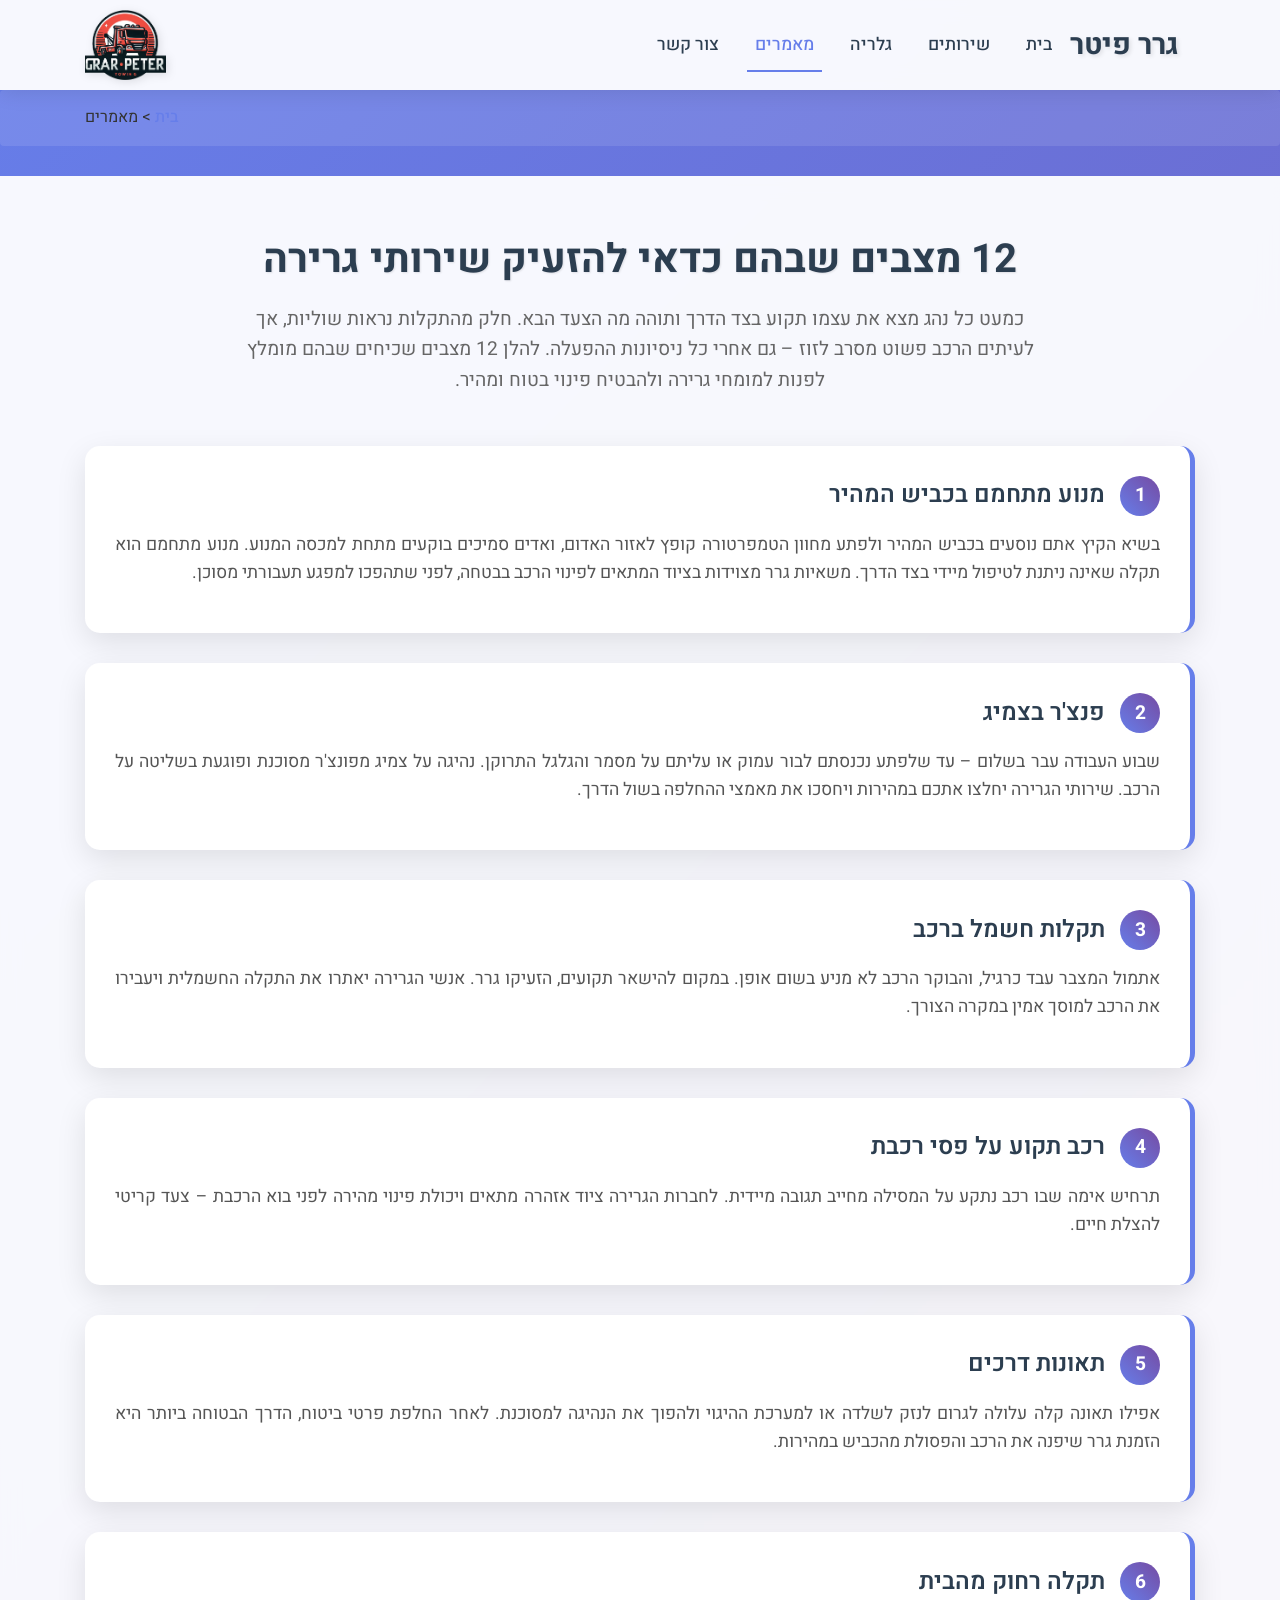
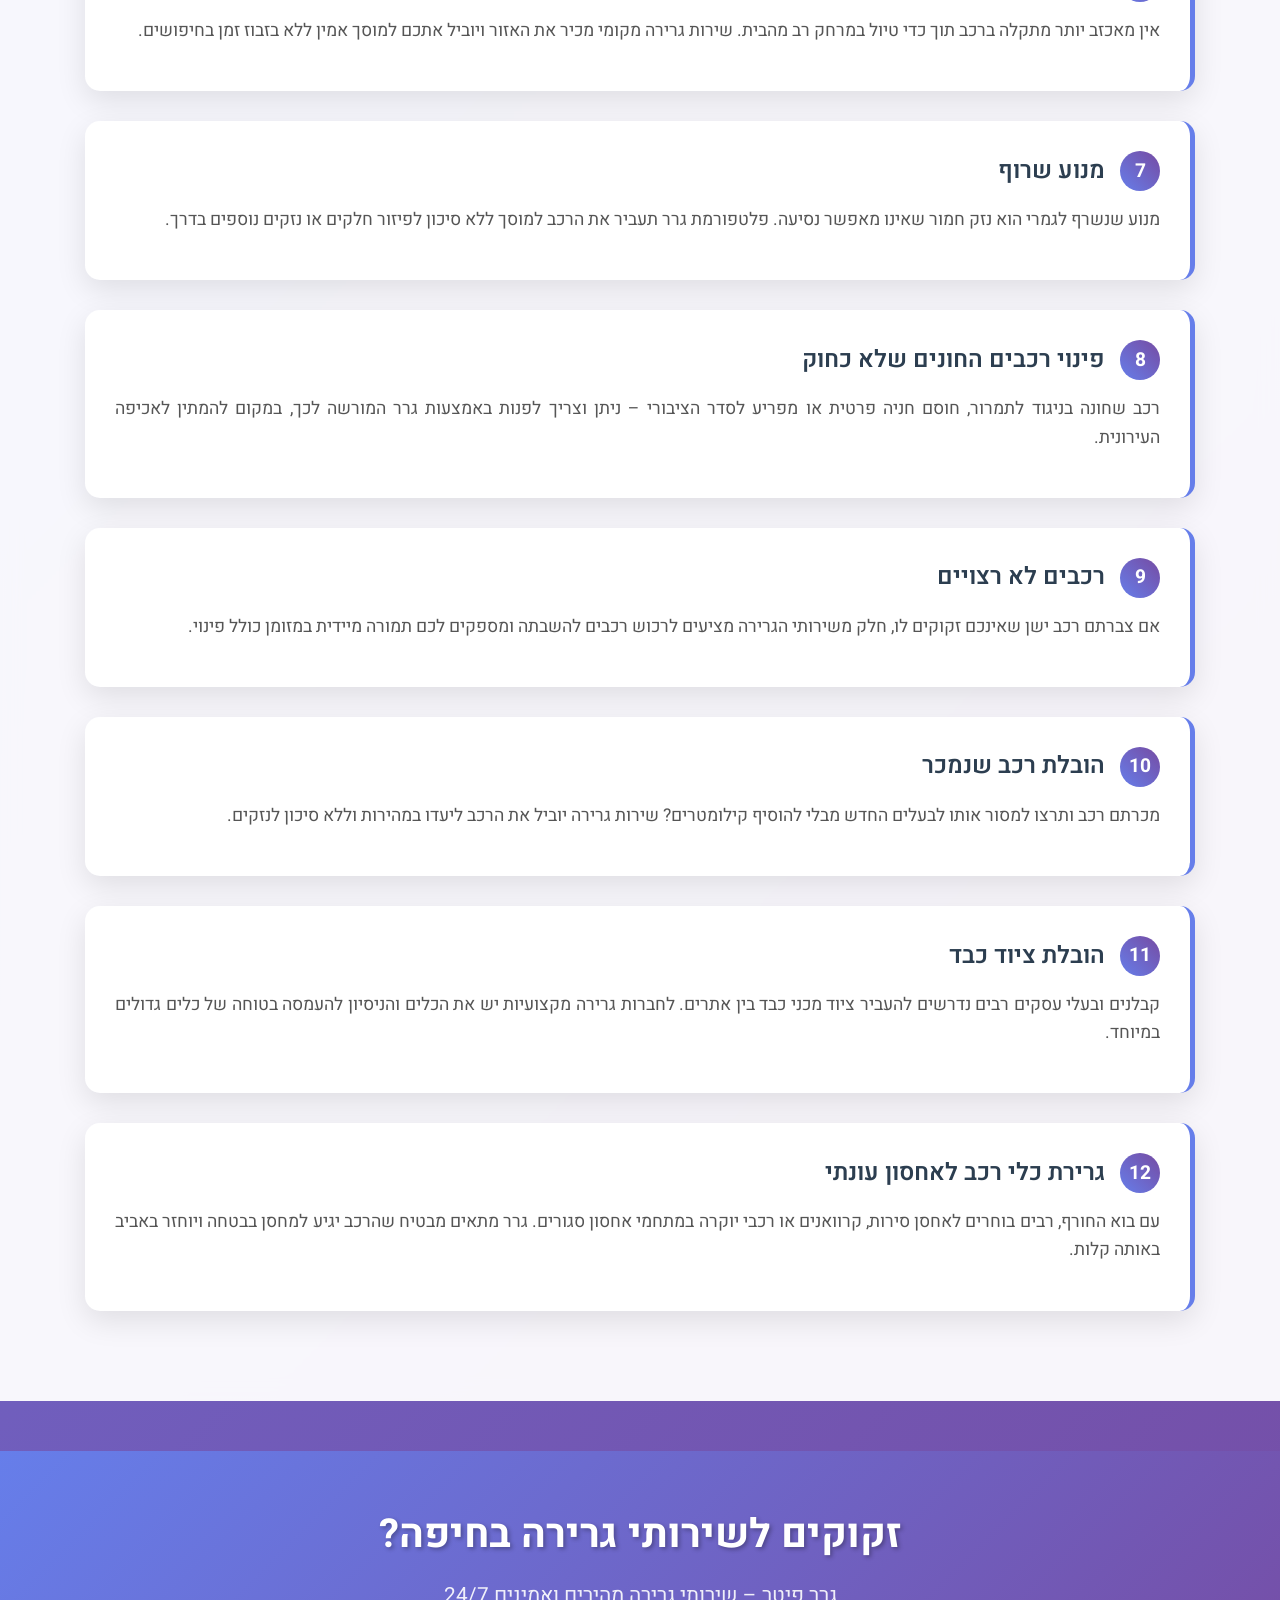
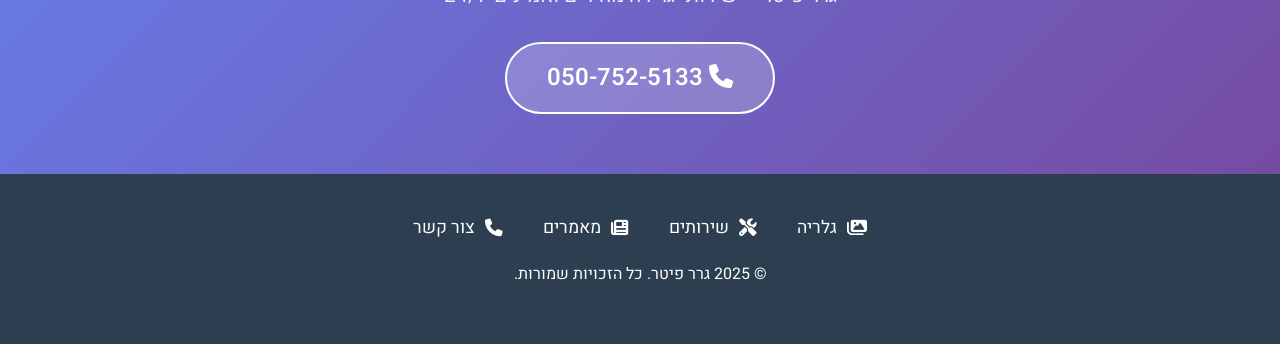
==== articles.html @ 557e66bb "add website" ====
<!DOCTYPE html>
<html lang="he" dir="rtl">
<head>
    <meta charset="UTF-8">
    <meta name="viewport" content="width=device-width, initial-scale=1.0">
    <meta name="google-site-verification" content="2VWf2H4eE2wIq6AK-6FFmOwPiqMEhGMvdeBjE1h_okM" />
    <meta name="msvalidate.01" content="72FC5FE023D698C42A776F361F7BFDEF" />

    <!-- SEO Meta Tags -->
    <title>מאמרים - מתי להזעיק גרר? 12 מצבים שבהם תזדקקו לשירותי גרירה בחיפה</title>
    <meta name="description" content="12 מצבים שבהם כדאי להזעיק שירותי גרירה בחיפה: מנוע מתחמם, רכב תקוע על פסי רכבת, תאונות דרכים ועוד. מדריך מקיף מאת גרר פיטר">
    <meta name="keywords" content="מתי להזעיק גרר, שירותי גרירה בחיפה, מנוע מתחמם, רכב תקוע על פסי רכבת, תאונות דרכים, גרירה דחופה בחיפה, גרר פיטר, פנצ'ר בצמיג, תקלות חשמל ברכב, רכב תקוע">
    <meta name="author" content="גרר פיטר">
    <meta name="robots" content="index, follow">

    <!-- Open Graph Meta Tags -->
    <meta property="og:title" content="מאמרים - מתי להזעיק גרר? 12 מצבים שבהם תזדקקו לשירותי גרירה">
    <meta property="og:description" content="מדריך מקיף לשירותי גרירה בחיפה – 12 מצבים שבהם כדאי להזעיק את גרר פיטר">
    <meta property="og:image" content="https://taratil.frb.io/Web/grar/cover1.jpg">
    <meta property="og:url" content="https://taratil.frb.io/Web/grar/articles.html">
    <meta property="og:type" content="article">
    <meta property="og:locale" content="he_IL">

    <!-- Canonical URL -->
    <link rel="canonical" href="https://taratil.frb.io/Web/grar/articles.html">

    <!-- Hreflang for Hebrew -->
    <link rel="alternate" hreflang="he" href="https://taratil.frb.io/Web/grar/articles.html">

    <!-- Favicon -->
    <link rel="icon" type="image/png" sizes="16x16" href="https://taratil.frb.io/Web/grar/logo_no_bg.png">
    <link rel="icon" type="image/png" sizes="32x32" href="https://taratil.frb.io/Web/grar/logo_no_bg.png">
    <link rel="icon" type="image/png" sizes="192x192" href="https://taratil.frb.io/Web/grar/logo_no_bg.png">
    <link rel="apple-touch-icon" sizes="180x180" href="https://taratil.frb.io/Web/grar/logo_no_bg.png">
    <link rel="shortcut icon" href="https://taratil.frb.io/Web/grar/logo_no_bg.png">
    
    <!-- Google Search Console Favicon -->
    <meta name="msapplication-TileImage" content="https://taratil.frb.io/Web/grar/logo_no_bg.png">
    <meta name="msapplication-TileColor" content="#667eea">

    <!-- Fonts -->
    <link rel="preload" href="https://fonts.googleapis.com/css2?family=Heebo:wght@300;400;500;700&display=swap" as="style" onload="this.onload=null;this.rel='stylesheet'">
    <noscript><link rel="stylesheet" href="https://fonts.googleapis.com/css2?family=Heebo:wght@300;400;500;700&display=swap"></noscript>

    <!-- Font Awesome -->
    <link rel="preload" href="https://cdnjs.cloudflare.com/ajax/libs/font-awesome/6.4.0/css/all.min.css" as="style" onload="this.onload=null;this.rel='stylesheet'">
    <noscript><link rel="stylesheet" href="https://cdnjs.cloudflare.com/ajax/libs/font-awesome/6.4.0/css/all.min.css"></noscript>

    <!-- Bootstrap CSS -->
    <link href="https://stackpath.bootstrapcdn.com/bootstrap/4.3.1/css/bootstrap.min.css" rel="stylesheet">

    <!-- Structured Data -->
    <script type="application/ld+json">
    {
        "@context": "https://schema.org",
        "@type": "Article",
        "headline": "12 מצבים שבהם כדאי להזעיק שירותי גרירה בחיפה",
        "description": "מדריך מקיף לשירותי גרירה – מנוע מתחמם, רכב תקוע על פסי רכבת, תאונות דרכים ועוד",
        "author": {
            "@type": "Organization",
            "name": "גרר פיטר"
        },
        "publisher": {
            "@type": "Organization",
            "name": "גרר פיטר",
            "logo": {
                "@type": "ImageObject",
                "url": "https://taratil.frb.io/Web/grar/logo_no_bg.png"
            }
        },
        "url": "https://taratil.frb.io/Web/grar/articles.html",
        "mainEntityOfPage": {
            "@type": "WebPage",
            "@id": "https://taratil.frb.io/Web/grar/articles.html"
        },
        "about": {
            "@type": "Service",
            "name": "שירותי גרירה",
            "provider": {
                "@type": "LocalBusiness",
                "name": "גרר פיטר",
                "telephone": "+972-50-7525133"
            }
        }
    }
    </script>

    <style>
        * {
            margin: 0;
            padding: 0;
            box-sizing: border-box;
        }

        body {
            font-family: 'Heebo', Arial, sans-serif;
            background: linear-gradient(135deg, #667eea 0%, #764ba2 100%);
            min-height: 100vh;
            color: #333;
            line-height: 1.6;
        }

        /* Modern Navbar */
        .modern-navbar {
            background: rgba(255, 255, 255, 0.95) !important;
            backdrop-filter: blur(10px);
            box-shadow: 0 2px 20px rgba(0, 0, 0, 0.1);
            padding: 10px 0;
            position: sticky;
            top: 0;
            z-index: 1000;
        }

        .navbar-brand {
            font-size: 1.8rem;
            font-weight: 700;
            color: #2c3e50 !important;
            text-shadow: 2px 2px 4px rgba(0, 0, 0, 0.1);
        }

        .navbar-nav .nav-link {
            color: #2c3e50 !important;
            font-weight: 500;
            font-size: 1.1rem;
            margin: 0 10px;
            transition: all 0.3s ease;
            position: relative;
        }

        .navbar-nav .nav-link:hover {
            color: #667eea !important;
            transform: translateY(-2px);
        }

        .navbar-nav .nav-link.active {
            color: #667eea !important;
        }

        .navbar-nav .nav-link::after {
            content: '';
            position: absolute;
            width: 0;
            height: 2px;
            bottom: -5px;
            right: 50%;
            background: #667eea;
            transition: all 0.3s ease;
        }

        .navbar-nav .nav-link:hover::after,
        .navbar-nav .nav-link.active::after {
            width: 100%;
            right: 0;
        }

        .logo {
            height: 70px;
            width: auto;
            filter: drop-shadow(2px 2px 4px rgba(0, 0, 0, 0.1));
            transition: transform 0.3s ease;
        }

        .logo:hover {
            transform: scale(1.05);
        }

        /* Article Section */
        .article-section {
            padding: 60px 0;
            background: rgba(255, 255, 255, 0.95);
            backdrop-filter: blur(10px);
            margin: 20px 0;
        }

        .article-title {
            text-align: center;
            font-size: 2.5rem;
            font-weight: 700;
            color: #2c3e50;
            margin-bottom: 20px;
            text-shadow: 1px 1px 2px rgba(0, 0, 0, 0.1);
        }

        .article-subtitle {
            text-align: center;
            font-size: 1.2rem;
            color: #666;
            margin-bottom: 50px;
            max-width: 800px;
            margin-left: auto;
            margin-right: auto;
        }

        .article-item {
            background: white;
            border-radius: 15px;
            padding: 30px;
            margin-bottom: 30px;
            box-shadow: 0 10px 30px rgba(0, 0, 0, 0.1);
            transition: all 0.3s ease;
            border-right: 5px solid #667eea;
        }

        .article-item:hover {
            transform: translateY(-5px);
            box-shadow: 0 15px 40px rgba(0, 0, 0, 0.15);
        }

        .article-item h3 {
            color: #2c3e50;
            font-size: 1.5rem;
            font-weight: 600;
            margin-bottom: 15px;
            display: flex;
            align-items: center;
        }

        .article-item h3 .number {
            background: linear-gradient(45deg, #667eea, #764ba2);
            color: white;
            width: 40px;
            height: 40px;
            border-radius: 50%;
            display: flex;
            align-items: center;
            justify-content: center;
            font-weight: bold;
            margin-left: 15px;
            font-size: 1.2rem;
        }

        .article-item p {
            color: #555;
            font-size: 1.1rem;
            text-align: justify;
        }

        .cta-section {
            background: linear-gradient(135deg, #667eea 0%, #764ba2 100%);
            color: white;
            padding: 60px 0;
            text-align: center;
            margin-top: 50px;
        }

        .cta-title {
            font-size: 2.5rem;
            font-weight: 700;
            margin-bottom: 20px;
            text-shadow: 2px 2px 4px rgba(0, 0, 0, 0.3);
        }

        .cta-subtitle {
            font-size: 1.3rem;
            margin-bottom: 30px;
            opacity: 0.9;
        }

        .cta-phone {
            background: rgba(255, 255, 255, 0.2);
            border: 2px solid white;
            color: white;
            padding: 15px 40px;
            font-size: 1.5rem;
            font-weight: 600;
            border-radius: 50px;
            transition: all 0.3s ease;
            text-decoration: none;
            display: inline-block;
        }

        .cta-phone:hover {
            background: white;
            color: #667eea;
            transform: translateY(-3px);
            text-decoration: none;
        }

        /* Footer */
        .modern-footer {
            background: #2c3e50;
            color: white;
            padding: 40px 0;
            text-align: center;
        }

        .footer-content {
            display: flex;
            justify-content: center;
            gap: 40px;
            margin-bottom: 20px;
            flex-wrap: wrap;
        }

        .footer-link {
            color: white;
            text-decoration: none;
            font-size: 1.1rem;
            transition: all 0.3s ease;
            display: flex;
            align-items: center;
            gap: 10px;
        }

        .footer-link:hover {
            color: #667eea;
            transform: translateY(-2px);
            text-decoration: none;
        }

        .breadcrumb {
            background: rgba(255, 255, 255, 0.1);
            padding: 15px 0;
            margin-bottom: 30px;
        }

        .breadcrumb a {
            color: #667eea;
            text-decoration: none;
            font-weight: 500;
        }

        .breadcrumb a:hover {
            text-decoration: underline;
        }

        @media (max-width: 768px) {
            .article-title {
                font-size: 2rem;
            }
            
            .article-item h3 {
                font-size: 1.3rem;
            }
            
            .footer-content {
                flex-direction: column;
                gap: 20px;
            }
        }
    </style>
</head>

<body>
    <!-- Navigation -->
    <nav class="navbar navbar-expand-lg navbar-light modern-navbar">
        <div class="container">
            <a class="navbar-brand" href="index.html">גרר פיטר</a>
            
            <button class="navbar-toggler" type="button" data-toggle="collapse" data-target="#navbarNav" aria-controls="navbarNav" aria-expanded="false" aria-label="Toggle navigation">
                <span class="navbar-toggler-icon"></span>
            </button>
            
            <div class="collapse navbar-collapse" id="navbarNav">
                <ul class="navbar-nav ml-auto">
                    <li class="nav-item">
                        <a class="nav-link" href="index.html">בית</a>
                    </li>
                    <li class="nav-item">
                        <a class="nav-link" href="index.html#services">שירותים</a>
                    </li>
                    <li class="nav-item">
                        <a class="nav-link" href="index.html#gallery">גלריה</a>
                    </li>
                    <li class="nav-item">
                        <a class="nav-link active" href="articles.html">מאמרים</a>
                    </li>
                    <li class="nav-item">
                        <a class="nav-link" href="index.html#contact">צור קשר</a>
                    </li>
                </ul>
            </div>
            
            <img src="logo_no_bg.png" alt="לוגו גרר פיטר" class="logo">
        </div>
    </nav>

    <!-- Breadcrumb -->
    <div class="breadcrumb">
        <div class="container">
            <a href="index.html">בית</a> > <span>מאמרים</span>
        </div>
    </div>

    <!-- Article Section -->
    <section class="article-section">
        <div class="container">
            <h1 class="article-title">12 מצבים שבהם כדאי להזעיק שירותי גרירה</h1>
            <p class="article-subtitle">
                כמעט כל נהג מצא את עצמו תקוע בצד הדרך ותוהה מה הצעד הבא. חלק מהתקלות נראות שוליות, אך לעיתים הרכב פשוט מסרב לזוז – גם אחרי כל ניסיונות ההפעלה. להלן 12 מצבים שכיחים שבהם מומלץ לפנות למומחי גרירה ולהבטיח פינוי בטוח ומהיר.
            </p>

            <div class="row">
                <div class="col-12">
                    <!-- 1 -->
                    <div class="article-item">
                        <h3><span class="number">1</span>מנוע מתחמם בכביש המהיר</h3>
                        <p>
                            בשיא הקיץ אתם נוסעים בכביש המהיר ולפתע מחוון הטמפרטורה קופץ לאזור האדום, ואדים סמיכים בוקעים מתחת למכסה המנוע. מנוע מתחמם הוא תקלה שאינה ניתנת לטיפול מיידי בצד הדרך. משאיות גרר מצוידות בציוד המתאים לפינוי הרכב בבטחה, לפני שתהפכו למפגע תעבורתי מסוכן.
                        </p>
                    </div>
                    <!-- 2 -->
                    <div class="article-item">
                        <h3><span class="number">2</span>פנצ'ר בצמיג</h3>
                        <p>
                            שבוע העבודה עבר בשלום – עד שלפתע נכנסתם לבור עמוק או עליתם על מסמר והגלגל התרוקן. נהיגה על צמיג מפונצ'ר מסוכנת ופוגעת בשליטה על הרכב. שירותי הגרירה יחלצו אתכם במהירות ויחסכו את מאמצי ההחלפה בשול הדרך.
                        </p>
                    </div>
                    <!-- 3 -->
                    <div class="article-item">
                        <h3><span class="number">3</span>תקלות חשמל ברכב</h3>
                        <p>
                            אתמול המצבר עבד כרגיל, והבוקר הרכב לא מניע בשום אופן. במקום להישאר תקועים, הזעיקו גרר. אנשי הגרירה יאתרו את התקלה החשמלית ויעבירו את הרכב למוסך אמין במקרה הצורך.
                        </p>
                    </div>
                    <!-- 4 -->
                    <div class="article-item">
                        <h3><span class="number">4</span>רכב תקוע על פסי רכבת</h3>
                        <p>
                            תרחיש אימה שבו רכב נתקע על המסילה מחייב תגובה מיידית. לחברות הגרירה ציוד אזהרה מתאים ויכולת פינוי מהירה לפני בוא הרכבת – צעד קריטי להצלת חיים.
                        </p>
                    </div>
                    <!-- 5 -->
                    <div class="article-item">
                        <h3><span class="number">5</span>תאונות דרכים</h3>
                        <p>
                            אפילו תאונה קלה עלולה לגרום לנזק לשלדה או למערכת ההיגוי ולהפוך את הנהיגה למסוכנת. לאחר החלפת פרטי ביטוח, הדרך הבטוחה ביותר היא הזמנת גרר שיפנה את הרכב והפסולת מהכביש במהירות.
                        </p>
                    </div>
                    <!-- 6 -->
                    <div class="article-item">
                        <h3><span class="number">6</span>תקלה רחוק מהבית</h3>
                        <p>
                            אין מאכזב יותר מתקלה ברכב תוך כדי טיול במרחק רב מהבית. שירות גרירה מקומי מכיר את האזור ויוביל אתכם למוסך אמין ללא בזבוז זמן בחיפושים.
                        </p>
                    </div>
                    <!-- 7 -->
                    <div class="article-item">
                        <h3><span class="number">7</span>מנוע שרוף</h3>
                        <p>
                            מנוע שנשרף לגמרי הוא נזק חמור שאינו מאפשר נסיעה. פלטפורמת גרר תעביר את הרכב למוסך ללא סיכון לפיזור חלקים או נזקים נוספים בדרך.
                        </p>
                    </div>
                    <!-- 8 -->
                    <div class="article-item">
                        <h3><span class="number">8</span>פינוי רכבים החונים שלא כחוק</h3>
                        <p>
                            רכב שחונה בניגוד לתמרור, חוסם חניה פרטית או מפריע לסדר הציבורי – ניתן וצריך לפנות באמצעות גרר המורשה לכך, במקום להמתין לאכיפה העירונית.
                        </p>
                    </div>
                    <!-- 9 -->
                    <div class="article-item">
                        <h3><span class="number">9</span>רכבים לא רצויים</h3>
                        <p>
                            אם צברתם רכב ישן שאינכם זקוקים לו, חלק משירותי הגרירה מציעים לרכוש רכבים להשבתה ומספקים לכם תמורה מיידית במזומן כולל פינוי.
                        </p>
                    </div>
                    <!-- 10 -->
                    <div class="article-item">
                        <h3><span class="number">10</span>הובלת רכב שנמכר</h3>
                        <p>
                            מכרתם רכב ותרצו למסור אותו לבעלים החדש מבלי להוסיף קילומטרים? שירות גרירה יוביל את הרכב ליעדו במהירות וללא סיכון לנזקים.
                        </p>
                    </div>
                    <!-- 11 -->
                    <div class="article-item">
                        <h3><span class="number">11</span>הובלת ציוד כבד</h3>
                        <p>
                            קבלנים ובעלי עסקים רבים נדרשים להעביר ציוד מכני כבד בין אתרים. לחברות גרירה מקצועיות יש את הכלים והניסיון להעמסה בטוחה של כלים גדולים במיוחד.
                        </p>
                    </div>
                    <!-- 12 -->
                    <div class="article-item">
                        <h3><span class="number">12</span>גרירת כלי רכב לאחסון עונתי</h3>
                        <p>
                            עם בוא החורף, רבים בוחרים לאחסן סירות, קרוואנים או רכבי יוקרה במתחמי אחסון סגורים. גרר מתאים מבטיח שהרכב יגיע למחסן בבטחה ויוחזר באביב באותה קלות.
                        </p>
                    </div>
                </div>
            </div>
        </div>
    </section>

    <!-- CTA Section -->
    <section class="cta-section">
        <div class="container">
            <h2 class="cta-title">זקוקים לשירותי גרירה בחיפה?</h2>
            <p class="cta-subtitle">גרר פיטר – שירותי גרירה מהירים ואמינים 24/7</p>
            <a href="tel:+972507525133" class="cta-phone">
                <i class="fas fa-phone"></i> 050-752-5133
            </a>
        </div>
    </section>

    <!-- Footer -->
    <footer class="modern-footer">
        <div class="container">
            <div class="footer-content">
                <a href="index.html#gallery" class="footer-link">
                    <i class="fas fa-images"></i> גלריה
                </a>
                <a href="index.html#services" class="footer-link">
                    <i class="fas fa-tools"></i> שירותים
                </a>
                <a href="articles.html" class="footer-link">
                    <i class="fas fa-newspaper"></i> מאמרים
                </a>
                <a href="tel:+972507525133" class="footer-link">
                    <i class="fas fa-phone"></i> צור קשר
                </a>
            </div>
            <p>&copy; 2025 גרר פיטר. כל הזכויות שמורות.</p>
        </div>
    </footer>

    <!-- Scripts -->
    <script src="https://code.jquery.com/jquery-3.3.1.slim.min.js"></script>
    <script src="https://cdnjs.cloudflare.com/ajax/libs/popper.js/1.14.7/umd/popper.min.js"></script>
    <script src="https://stackpath.bootstrapcdn.com/bootstrap/4.3.1/js/bootstrap.min.js"></script>
</body>
</html>
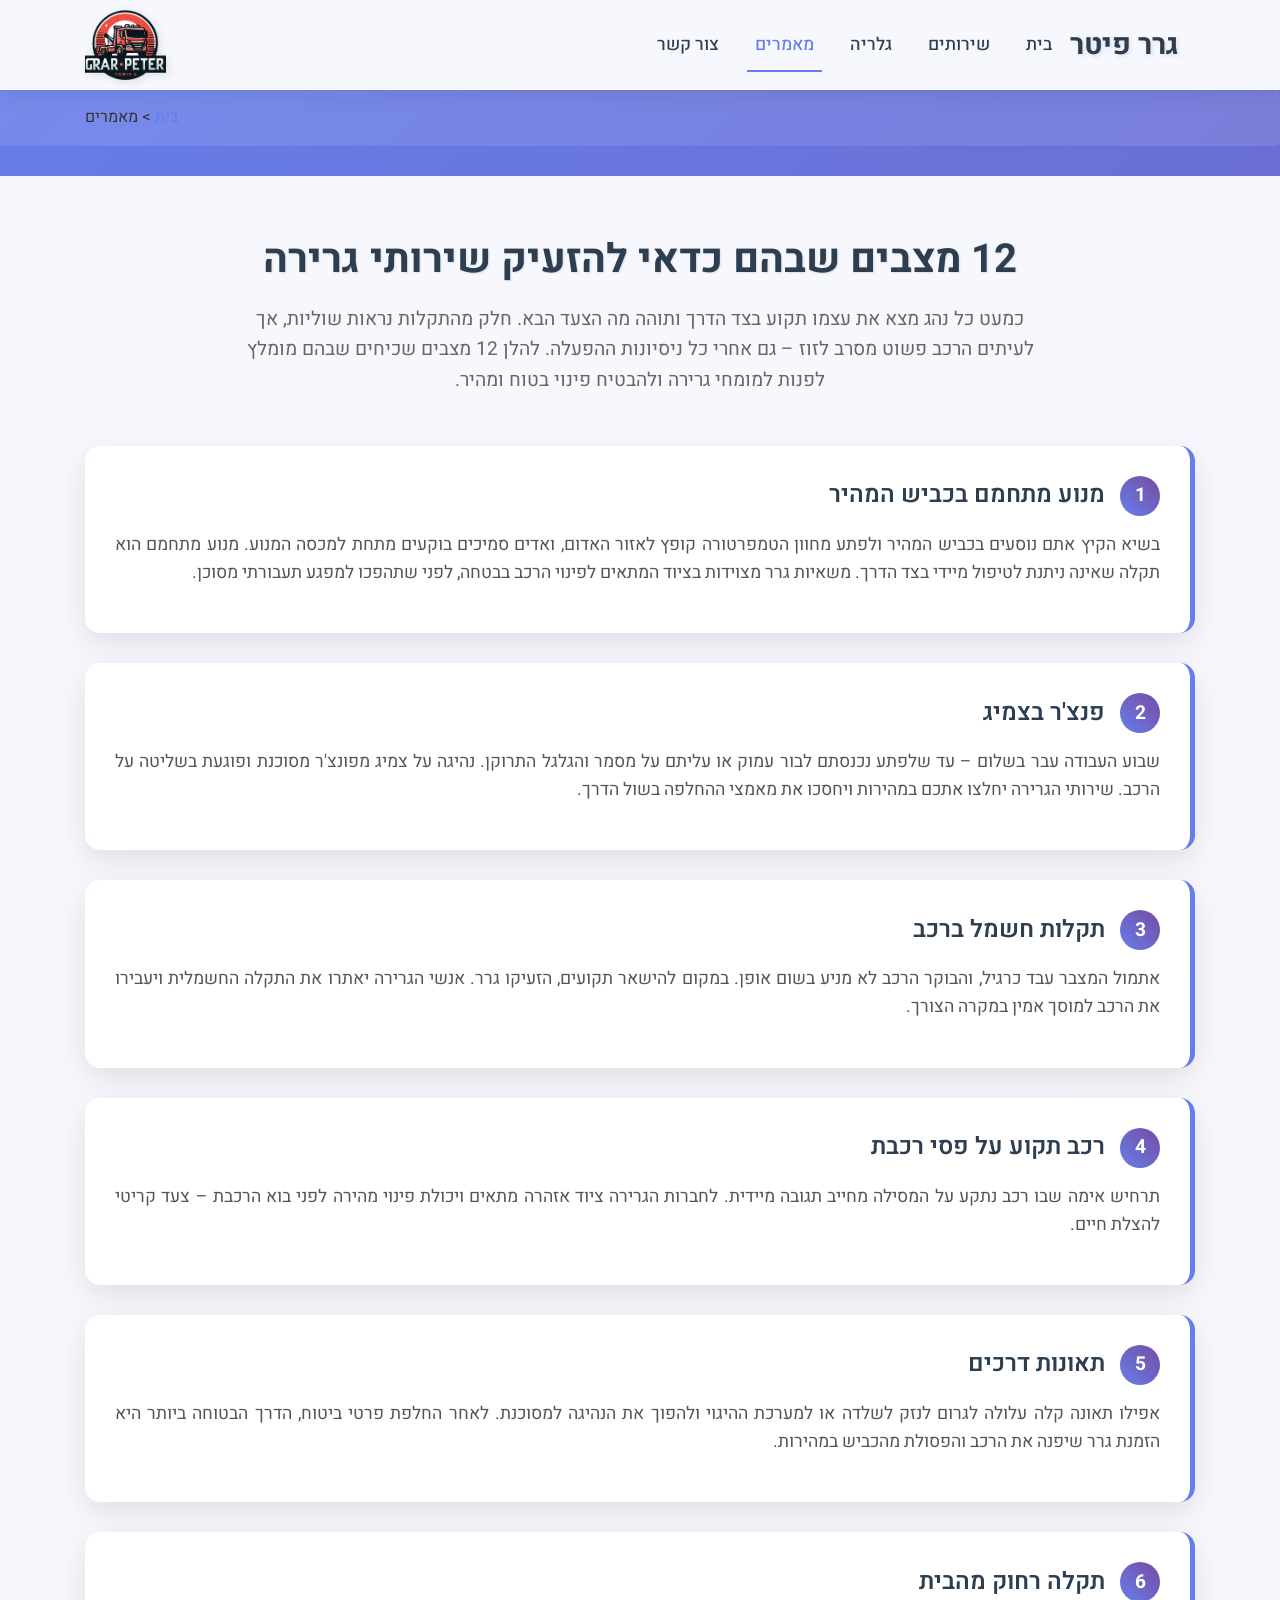
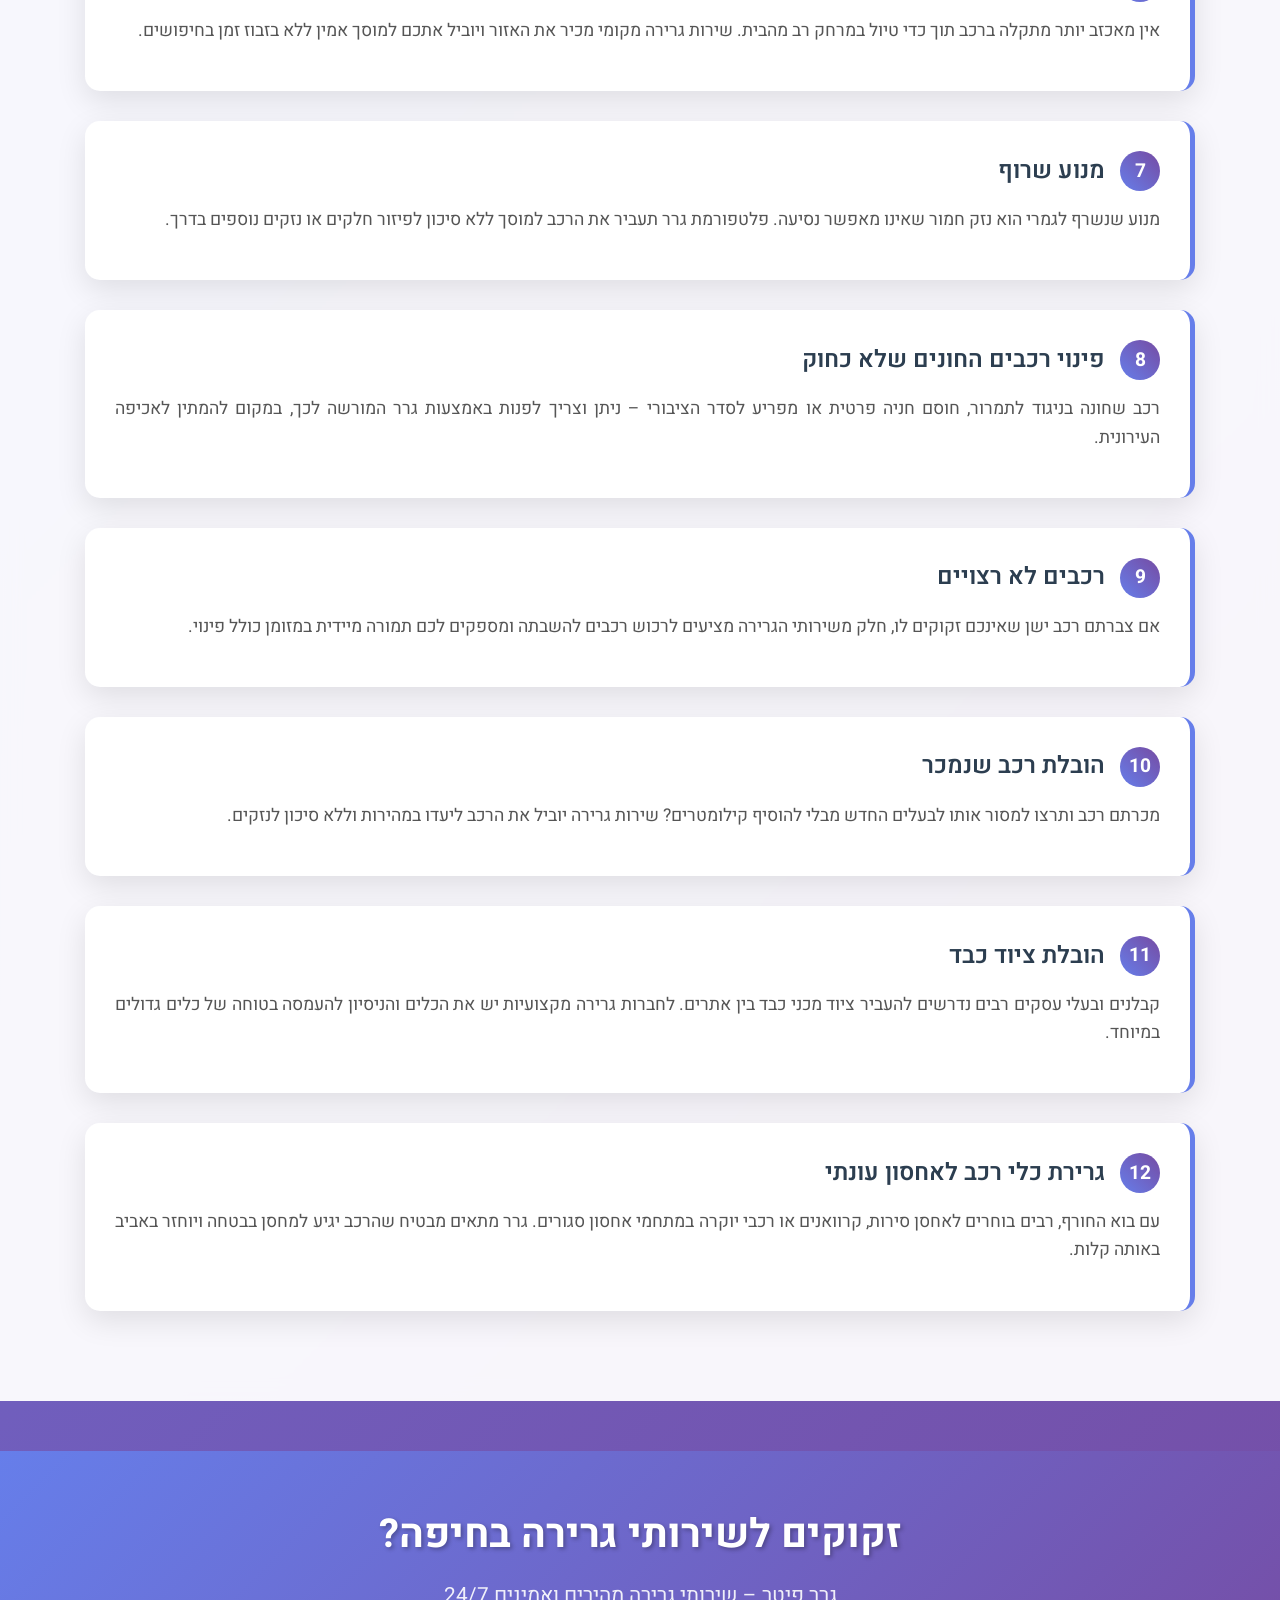
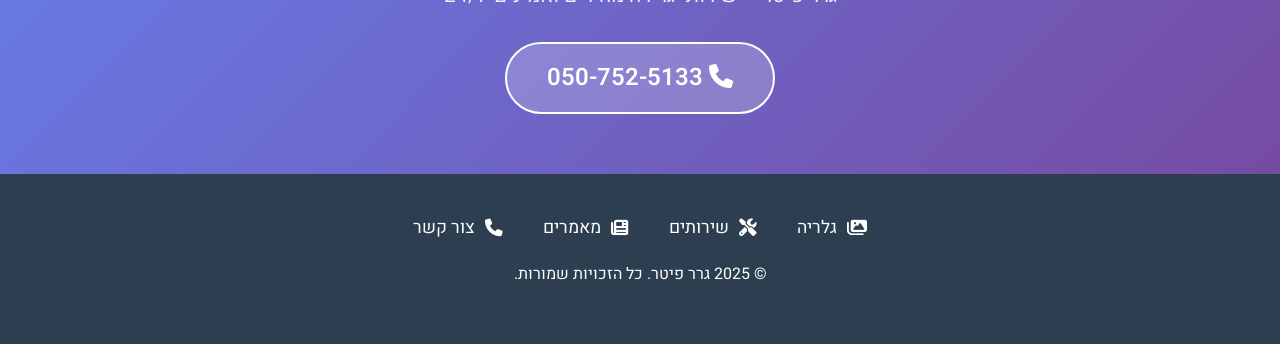
==== commit 762ea7cc: "update" ====
--- a/articles.html
+++ b/articles.html
@@ -1,6 +1,8 @@
 <!DOCTYPE html>
 <html lang="he" dir="rtl">
 <head>
+	<script async src="https://pagead2.googlesyndication.com/pagead/js/adsbygoogle.js?client=ca-pub-9745001764233813"
+		crossorigin="anonymous"></script>
     <meta charset="UTF-8">
     <meta name="viewport" content="width=device-width, initial-scale=1.0">
     <meta name="google-site-verification" content="2VWf2H4eE2wIq6AK-6FFmOwPiqMEhGMvdeBjE1h_okM" />
@@ -16,26 +18,27 @@
     <!-- Open Graph Meta Tags -->
     <meta property="og:title" content="מאמרים - מתי להזעיק גרר? 12 מצבים שבהם תזדקקו לשירותי גרירה">
     <meta property="og:description" content="מדריך מקיף לשירותי גרירה בחיפה – 12 מצבים שבהם כדאי להזעיק את גרר פיטר">
-    <meta property="og:image" content="https://taratil.frb.io/Web/grar/cover1.jpg">
-    <meta property="og:url" content="https://taratil.frb.io/Web/grar/articles.html">
+    <meta property="og:image" content="https://grarpeter.co.il/cover1.jpg">
+    <meta property="og:url" content="https://grarpeter.co.il/articles.html">
     <meta property="og:type" content="article">
     <meta property="og:locale" content="he_IL">
 
     <!-- Canonical URL -->
-    <link rel="canonical" href="https://taratil.frb.io/Web/grar/articles.html">
+    <link rel="canonical" href="https://grarpeter.co.il/articles.html">
 
     <!-- Hreflang for Hebrew -->
-    <link rel="alternate" hreflang="he" href="https://taratil.frb.io/Web/grar/articles.html">
-
-    <!-- Favicon -->
-    <link rel="icon" type="image/png" sizes="16x16" href="https://taratil.frb.io/Web/grar/logo_no_bg.png">
-    <link rel="icon" type="image/png" sizes="32x32" href="https://taratil.frb.io/Web/grar/logo_no_bg.png">
-    <link rel="icon" type="image/png" sizes="192x192" href="https://taratil.frb.io/Web/grar/logo_no_bg.png">
-    <link rel="apple-touch-icon" sizes="180x180" href="https://taratil.frb.io/Web/grar/logo_no_bg.png">
-    <link rel="shortcut icon" href="https://taratil.frb.io/Web/grar/logo_no_bg.png">
+    <link rel="alternate" hreflang="he" href="https://grarpeter.co.il/articles.html">
+
+    <!-- Favicon - Multiple sizes for different contexts -->
+    <link rel="icon" type="image/png" sizes="16x16" href="/logo_no_bg.png">
+    <link rel="icon" type="image/png" sizes="32x32" href="/logo_no_bg.png">
+    <link rel="icon" type="image/png" sizes="48x48" href="/logo_no_bg.png">
+    <link rel="icon" type="image/png" sizes="96x96" href="/logo_no_bg.png">
+    <link rel="apple-touch-icon" sizes="180x180" href="/logo_no_bg.png">
+    <link rel="shortcut icon" href="/logo_no_bg.png">
     
-    <!-- Google Search Console Favicon -->
-    <meta name="msapplication-TileImage" content="https://taratil.frb.io/Web/grar/logo_no_bg.png">
+    <!-- For Google Search & Mobile -->
+    <meta name="msapplication-TileImage" content="/logo_no_bg.png">
     <meta name="msapplication-TileColor" content="#667eea">
 
     <!-- Fonts -->
@@ -65,13 +68,13 @@
             "name": "גרר פיטר",
             "logo": {
                 "@type": "ImageObject",
-                "url": "https://taratil.frb.io/Web/grar/logo_no_bg.png"
+                "url": "https://grarpeter.co.il/logo_no_bg.png"
             }
         },
-        "url": "https://taratil.frb.io/Web/grar/articles.html",
+        "url": "https://grarpeter.co.il/articles.html",
         "mainEntityOfPage": {
             "@type": "WebPage",
-            "@id": "https://taratil.frb.io/Web/grar/articles.html"
+            "@id": "https://grarpeter.co.il/articles.html"
         },
         "about": {
             "@type": "Service",
@@ -275,7 +278,7 @@
             transform: translateY(-3px);
             text-decoration: none;
         }
-
+		
         /* Footer */
         .modern-footer {
             background: #2c3e50;
